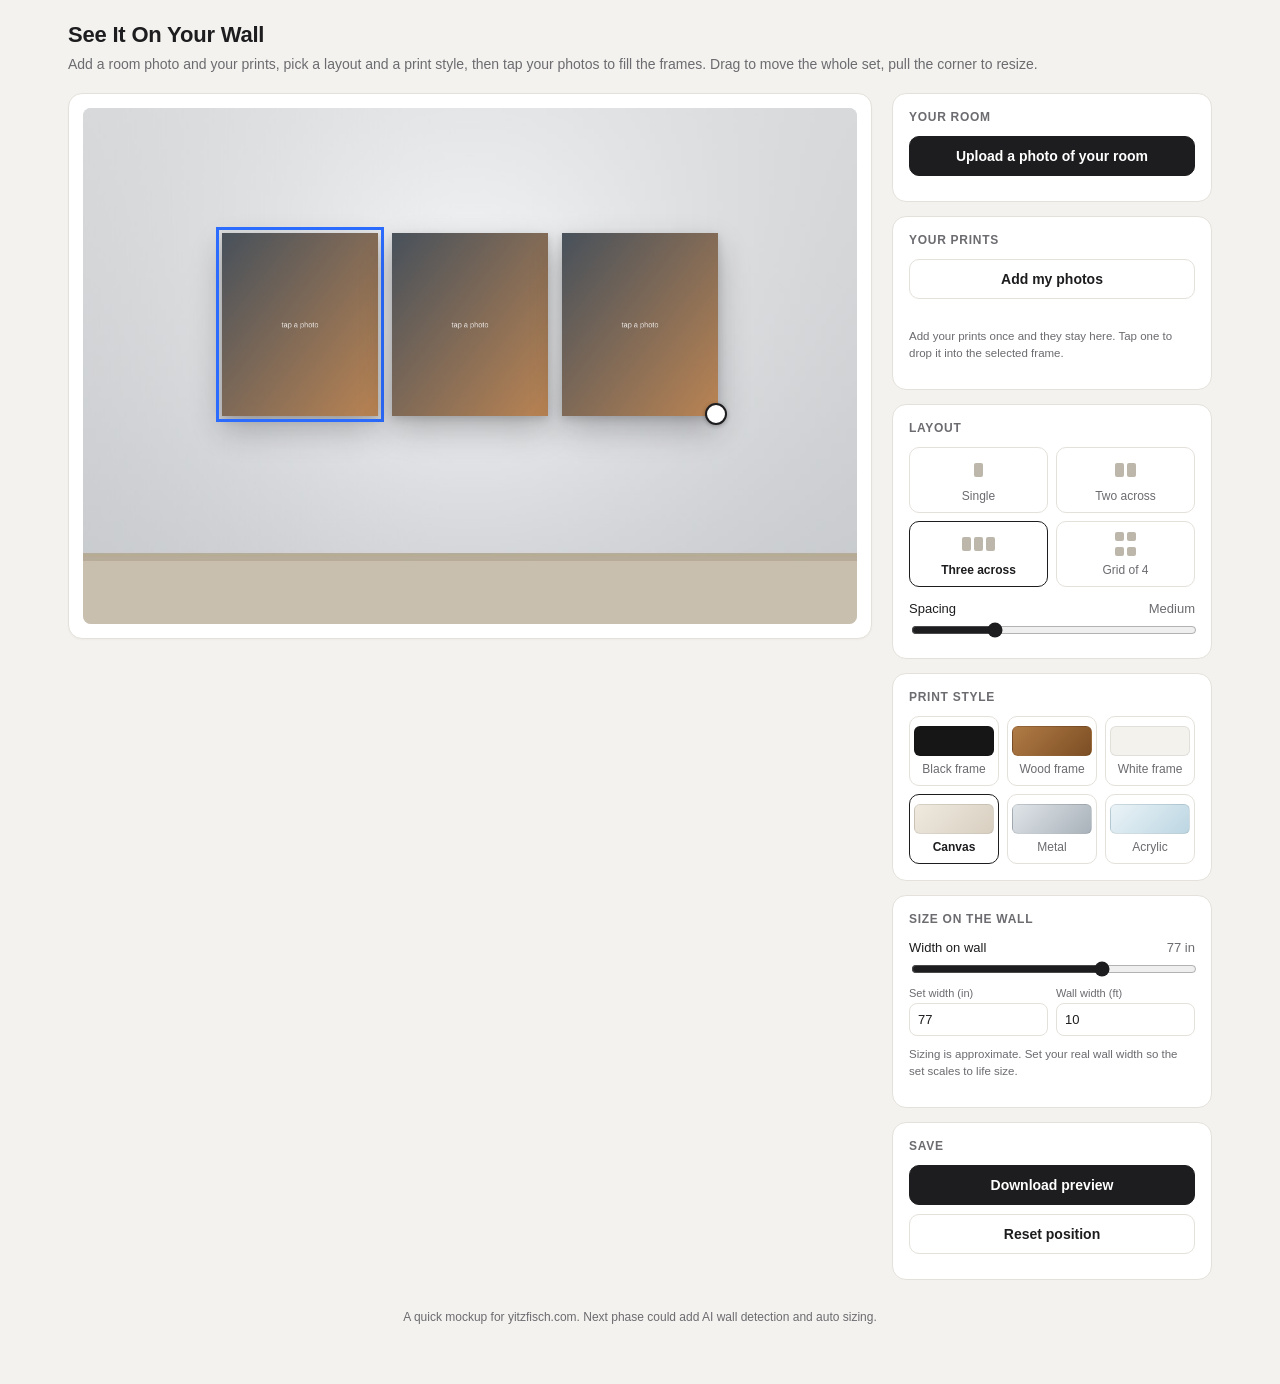
==== wall-preview/index.html @ d39d6076 "Add See It On Your Wall preview tool Adds /wall-preview/ (self-contained room preview) and a gold CT" ====
<!DOCTYPE html>
<html lang="en">
<head>
<meta charset="utf-8">
<meta name="viewport" content="width=device-width, initial-scale=1">
<title>See It On Your Wall</title>
<style>
  :root{
    --bg:#f4f2ee; --panel:#ffffff; --ink:#1d1d1f; --muted:#6b6b70;
    --line:#e4e1da; --accent:#1d1d1f; --accent-soft:#efede8; --sel:#2b6cff; --radius:14px;
  }
  *{box-sizing:border-box}
  html,body{margin:0;background:var(--bg);color:var(--ink);
    font-family:-apple-system,BlinkMacSystemFont,"Segoe UI",Helvetica,Arial,sans-serif;}
  .wrap{max-width:1180px;margin:0 auto;padding:22px 18px 60px;}
  header{display:flex;align-items:baseline;gap:12px;flex-wrap:wrap;margin-bottom:6px}
  h1{font-size:22px;font-weight:650;margin:0;letter-spacing:-.2px}
  .sub{color:var(--muted);font-size:14px;margin:0 0 18px;line-height:1.5}
  .layout{display:grid;grid-template-columns:1fr 320px;gap:20px;align-items:start}
  @media(max-width:860px){.layout{grid-template-columns:1fr}}
  .stageCard{background:var(--panel);border:1px solid var(--line);border-radius:var(--radius);
    padding:14px;box-shadow:0 1px 2px rgba(0,0,0,.03)}
  #stage{position:relative;width:100%;border-radius:8px;overflow:hidden;background:#ddd;
    user-select:none;touch-action:none}
  #wall{position:absolute;inset:0;width:100%;height:100%;object-fit:cover;display:block;pointer-events:none}
  #art{position:absolute;cursor:grab}
  #art.dragging{cursor:grabbing}
  #arrangement{position:absolute;inset:0}
  .frame{position:absolute;background:#111;box-sizing:border-box;
    box-shadow:0 18px 38px rgba(0,0,0,.34),0 4px 10px rgba(0,0,0,.22)}
  .frame.sel{outline:3px solid var(--sel);outline-offset:3px}
  .mat{width:100%;height:100%;box-sizing:border-box;background:#fff}
  .imgwrap{position:relative;width:100%;height:100%;line-height:0}
  .art-img{display:block;width:100%;height:100%;object-fit:cover}
  .sheen{position:absolute;inset:0;pointer-events:none;mix-blend-mode:screen;opacity:0;
    background:linear-gradient(120deg,rgba(255,255,255,.55) 0%,rgba(255,255,255,0) 32%,rgba(255,255,255,0) 70%,rgba(255,255,255,.22) 100%)}
  #handle{position:absolute;right:-9px;bottom:-9px;width:22px;height:22px;border-radius:50%;
    background:#fff;border:2px solid var(--accent);cursor:nwse-resize;box-shadow:0 1px 4px rgba(0,0,0,.3);touch-action:none;z-index:5}
  .panel{background:var(--panel);border:1px solid var(--line);border-radius:var(--radius);padding:16px;margin-bottom:14px}
  .panel h2{font-size:12px;letter-spacing:.06em;text-transform:uppercase;color:var(--muted);margin:0 0 12px;font-weight:600}
  .btn{display:inline-flex;align-items:center;justify-content:center;gap:8px;width:100%;
    padding:11px 14px;border-radius:10px;border:1px solid var(--line);background:#fff;color:var(--ink);
    font-size:14px;font-weight:550;cursor:pointer;transition:.15s;margin-bottom:9px}
  .btn:hover{background:var(--accent-soft)}
  .btn.primary{background:var(--accent);color:#fff;border-color:var(--accent)}
  .btn.primary:hover{opacity:.9}
  .grid3{display:grid;grid-template-columns:repeat(3,1fr);gap:8px}
  .grid2{display:grid;grid-template-columns:repeat(2,1fr);gap:8px}
  .chip{border:1.5px solid var(--line);border-radius:10px;padding:9px 4px;background:#fff;cursor:pointer;
    text-align:center;font-size:12px;color:var(--muted);transition:.15s}
  .chip:hover{border-color:#c9c5bc}
  .chip.active{border-color:var(--accent);color:var(--ink);font-weight:600}
  .chip .swatch{height:30px;border-radius:6px;margin-bottom:6px;border:1px solid rgba(0,0,0,.08)}
  .chip .ico{display:flex;gap:3px;justify-content:center;align-items:center;height:26px;margin-bottom:6px}
  .chip .ico span{background:#bdb7ab;border-radius:2px;display:block}
  .gallery{display:flex;flex-wrap:wrap;gap:8px;margin-top:10px}
  .thumb{position:relative;width:60px;height:60px;border-radius:8px;overflow:hidden;border:2px solid var(--line);cursor:pointer;background:#eee}
  .thumb img{width:100%;height:100%;object-fit:cover;display:block}
  .thumb .del{position:absolute;top:1px;right:3px;color:#fff;background:rgba(0,0,0,.55);width:16px;height:16px;line-height:14px;text-align:center;border-radius:50%;font-size:12px}
  .row{display:flex;align-items:center;justify-content:space-between;gap:10px;margin:14px 0 4px}
  .row label{font-size:13px;color:var(--ink)}
  .row .val{font-size:13px;color:var(--muted);font-variant-numeric:tabular-nums}
  input[type=range]{width:100%;accent-color:var(--accent)}
  .mini{display:flex;gap:8px;margin-top:6px}
  .mini .field{flex:1}
  .mini label{display:block;font-size:11px;color:var(--muted);margin-bottom:4px}
  .mini input{width:100%;padding:8px;border:1px solid var(--line);border-radius:8px;font-size:13px;color:var(--ink)}
  .note{font-size:11.5px;color:var(--muted);line-height:1.45;margin-top:10px}
  .hiddenfile{display:none}
  footer{margin-top:16px;color:var(--muted);font-size:12px;text-align:center}
</style>
</head>
<body>
<div class="wrap">
  <header><h1>See It On Your Wall</h1></header>
  <p class="sub">Add a room photo and your prints, pick a layout and a print style, then tap your photos to fill the frames. Drag to move the whole set, pull the corner to resize.</p>

  <div class="layout">
    <div class="stageCard">
      <div id="stage">
        <img id="wall" alt="room wall">
        <div id="art">
          <div id="arrangement"></div>
          <div id="handle" title="drag to resize"></div>
        </div>
      </div>
    </div>

    <div>
      <div class="panel">
        <h2>Your room</h2>
        <button class="btn primary" id="wallBtn">Upload a photo of your room</button>
        <input type="file" id="wallFile" class="hiddenfile" accept="image/*">
      </div>

      <div class="panel">
        <h2>Your prints</h2>
        <button class="btn" id="artBtn">Add my photos</button>
        <input type="file" id="artFile" class="hiddenfile" accept="image/*" multiple>
        <div class="gallery" id="gallery"></div>
        <p class="note" id="galEmpty">Add your prints once and they stay here. Tap one to drop it into the selected frame.</p>
      </div>

      <div class="panel">
        <h2>Layout</h2>
        <div class="grid2" id="layouts"></div>
        <div class="row"><label>Spacing</label><span class="val" id="gapVal">Medium</span></div>
        <input type="range" id="gapRange" min="0" max="100" value="28" step="1">
      </div>

      <div class="panel">
        <h2>Print style</h2>
        <div class="grid3" id="styles"></div>
      </div>

      <div class="panel">
        <h2>Size on the wall</h2>
        <div class="row"><label>Width on wall</label><span class="val" id="sizeVal">24 in</span></div>
        <input type="range" id="sizeRange" min="8" max="110" value="24" step="1">
        <div class="mini">
          <div class="field"><label>Set width (in)</label><input type="number" id="printIn" value="24" min="4" max="160"></div>
          <div class="field"><label>Wall width (ft)</label><input type="number" id="wallFt" value="10" min="4" max="40"></div>
        </div>
        <p class="note">Sizing is approximate. Set your real wall width so the set scales to life size.</p>
      </div>

      <div class="panel">
        <h2>Save</h2>
        <button class="btn primary" id="dlBtn">Download preview</button>
        <button class="btn" id="resetBtn">Reset position</button>
      </div>
    </div>
  </div>
  <footer>A quick mockup for yitzfisch.com. Next phase could add AI wall detection and auto sizing.</footer>
</div>

<script>
(function(){
  var stage=document.getElementById('stage');
  var wall=document.getElementById('wall');
  var art=document.getElementById('art');
  var arrangement=document.getElementById('arrangement');
  var handle=document.getElementById('handle');

  // ---- print styles ----
  var STYLES={
    framedBlack:{name:'Black frame',swatch:'#161616',frame:'#161616',mat:0.06,matColor:'#fff',th:0.05,sheen:0,wrap:0,shadow:'strong'},
    framedWood:{name:'Wood frame',swatch:'linear-gradient(135deg,#b07b45,#7c4e24)',frame:'linear-gradient(135deg,#b07b45,#7c4e24)',mat:0.06,matColor:'#faf8f3',th:0.045,sheen:0,wrap:0,shadow:'strong'},
    framedWhite:{name:'White frame',swatch:'#f4f2ec',frame:'#f4f2ec',mat:0.055,matColor:'#fff',th:0.045,sheen:0,wrap:0,shadow:'soft'},
    canvas:{name:'Canvas',swatch:'linear-gradient(135deg,#efe9df,#d8cfc0)',frame:'none',mat:0,th:0,sheen:0,wrap:1,shadow:'soft'},
    metal:{name:'Metal',swatch:'linear-gradient(135deg,#dfe4e8,#a9b2ba)',frame:'none',mat:0,th:0,sheen:0.5,wrap:0,shadow:'crisp'},
    acrylic:{name:'Acrylic',swatch:'linear-gradient(135deg,#eaf3f7,#bcd6e2)',frame:'none',mat:0,th:0,sheen:0.6,wrap:0,shadow:'float'}
  };
  var styleOrder=['framedBlack','framedWood','framedWhite','canvas','metal','acrylic'];
  var current='canvas';

  // ---- layouts ----
  var LAYOUTS={
    single:{name:'Single',cols:1,rows:1,n:1,ico:[1]},
    row2:{name:'Two across',cols:2,rows:1,n:2,ico:[1,1]},
    row3:{name:'Three across',cols:3,rows:1,n:3,ico:[1,1,1]},
    grid4:{name:'Grid of 4',cols:2,rows:2,n:4,ico:[1,1,1,1]}
  };
  var layoutOrder=['single','row2','row3','grid4'];
  var defaultWidth={single:22,row2:46,row3:64,grid4:48};
  var layout='row3';

  // ---- state ----
  var cx=50, cy=42, wPct=64, gapPct=0.03, slotRatio=0.85;
  var wallRatio=1.5;
  var gallery=[];          // {src, ratio}
  var assign=[];           // gallery index per slot, or null
  var selectedSlot=0;
  var placeholderArtSrc;

  // ---- build style + layout chips ----
  var stylesEl=document.getElementById('styles');
  styleOrder.forEach(function(k){
    var s=STYLES[k];
    var c=document.createElement('div');
    c.className='chip'+(k===current?' active':''); c.dataset.k=k;
    c.innerHTML='<div class="swatch" style="background:'+s.swatch+'"></div>'+s.name;
    c.addEventListener('click',function(){ current=k;
      stylesEl.querySelectorAll('.chip').forEach(function(x){x.classList.remove('active')});
      c.classList.add('active'); render(); });
    stylesEl.appendChild(c);
  });
  var layoutsEl=document.getElementById('layouts');
  layoutOrder.forEach(function(k){
    var l=LAYOUTS[k];
    var c=document.createElement('div');
    c.className='chip'+(k===layout?' active':''); c.dataset.k=k;
    var ico='<div class="ico">'+l.ico.map(function(){return '<span style="width:9px;height:14px"></span>';}).join('')+'</div>';
    if(k==='grid4') ico='<div class="ico" style="flex-wrap:wrap;width:24px;margin:0 auto 6px"><span style="width:9px;height:9px"></span><span style="width:9px;height:9px"></span><span style="width:9px;height:9px"></span><span style="width:9px;height:9px"></span></div>';
    c.innerHTML=ico+l.name;
    c.addEventListener('click',function(){ setLayout(k); });
    layoutsEl.appendChild(c);
  });
  function markLayout(){ layoutsEl.querySelectorAll('.chip').forEach(function(x){x.classList.toggle('active',x.dataset.k===layout);}); }

  function setLayout(k){
    layout=k; wPct=defaultWidth[k]; selectedSlot=0;
    ensureAssign(); markLayout(); render();
  }

  // ---- placeholders ----
  function placeholderWall(){
    var c=document.createElement('canvas');c.width=1200;c.height=800;var x=c.getContext('2d');
    var g=x.createLinearGradient(0,0,0,800);g.addColorStop(0,'#eef0f2');g.addColorStop(1,'#dde0e3');
    x.fillStyle=g;x.fillRect(0,0,1200,800);
    var r=x.createRadialGradient(600,320,120,600,320,780);
    r.addColorStop(0,'rgba(255,255,255,.2)');r.addColorStop(1,'rgba(0,0,0,.1)');
    x.fillStyle=r;x.fillRect(0,0,1200,800);
    x.fillStyle='#c9bfae';x.fillRect(0,700,1200,100);x.fillStyle='#b7ac98';x.fillRect(0,690,1200,12);
    return c.toDataURL('image/jpeg',0.9);
  }
  function placeholderArt(){
    var c=document.createElement('canvas');c.width=800;c.height=640;var x=c.getContext('2d');
    var g=x.createLinearGradient(0,0,800,640);g.addColorStop(0,'#3a4b5c');g.addColorStop(1,'#c88a52');
    x.fillStyle=g;x.fillRect(0,0,800,640);
    x.fillStyle='rgba(255,255,255,.85)';x.textAlign='center';x.font='500 26px -apple-system,Arial';
    x.fillText('tap a photo',400,330);
    return c.toDataURL('image/jpeg',0.9);
  }

  function setWall(src){
    var i=new Image();
    i.onload=function(){ wallRatio=i.naturalWidth/i.naturalHeight; wall.src=src; layoutStage(); render(); };
    i.src=src;
  }
  function layoutStage(){ var w=stage.clientWidth; stage.style.height=(w/wallRatio)+'px'; }

  function curRatio(){
    var gi=assign[0];
    if(gi!=null && gallery[gi]) return gallery[gi].ratio;
    return 1.4;
  }

  // ---- geometry (shared by render + export) ----
  function geom(sw,sh){
    var L=LAYOUTS[layout];
    var wPx=wPct/100*sw;
    var gap=gapPct*wPx;
    var slotW=(wPx-(L.cols-1)*gap)/L.cols;
    var ratio=(layout==='single')?curRatio():slotRatio;
    var slotH=slotW/ratio;
    var groupW=wPx, groupH=L.rows*slotH+(L.rows-1)*gap;
    var left=cx/100*sw-groupW/2, top=cy/100*sh-groupH/2;
    var slots=[];
    for(var r=0;r<L.rows;r++)for(var c=0;c<L.cols;c++){var idx=r*L.cols+c; if(idx>=L.n)continue;
      slots.push({idx:idx,x:c*(slotW+gap),y:r*(slotH+gap)});}
    return {wPx:wPx,gap:gap,slotW:slotW,slotH:slotH,groupW:groupW,groupH:groupH,left:left,top:top,slots:slots,L:L};
  }

  function shadowFor(s){
    var sh='0 18px 38px rgba(0,0,0,.34),0 4px 10px rgba(0,0,0,.22)';
    if(s.shadow==='soft') sh='0 14px 30px rgba(0,0,0,.24),0 3px 8px rgba(0,0,0,.14)';
    if(s.shadow==='crisp') sh='0 10px 22px rgba(0,0,0,.30),0 2px 5px rgba(0,0,0,.25)';
    if(s.shadow==='float') sh='0 26px 46px rgba(0,0,0,.30),0 6px 14px rgba(0,0,0,.18)';
    if(s.wrap) sh+=',inset -6px -6px 11px rgba(0,0,0,.26)';
    return sh;
  }

  function render(){
    var sw=stage.clientWidth, sh=stage.clientHeight; if(!sw) return;
    var g=geom(sw,sh), s=STYLES[current];
    art.style.left=g.left+'px'; art.style.top=g.top+'px';
    art.style.width=g.groupW+'px'; art.style.height=g.groupH+'px';
    arrangement.innerHTML='';
    g.slots.forEach(function(sl){
      var th=s.th*g.slotW, matW=s.mat*g.slotW;
      var gi=assign[sl.idx];
      var src=(gi!=null && gallery[gi])?gallery[gi].src:placeholderArtSrc;
      var f=document.createElement('div'); f.className='frame'; f.dataset.slot=sl.idx;
      f.style.left=sl.x+'px'; f.style.top=sl.y+'px'; f.style.width=g.slotW+'px'; f.style.height=g.slotH+'px';
      f.style.padding=th+'px';
      f.style.background=s.frame==='none'?'transparent':s.frame;
      f.style.boxShadow=shadowFor(s);
      if(sl.idx===selectedSlot && g.L.n>1) f.classList.add('sel');
      var mat=document.createElement('div'); mat.className='mat'; mat.style.padding=matW+'px'; mat.style.background=s.matColor||'#fff';
      var iw=document.createElement('div'); iw.className='imgwrap';
      var im=document.createElement('img'); im.className='art-img'; im.src=src; iw.appendChild(im);
      var sheen=document.createElement('div'); sheen.className='sheen'; sheen.style.opacity=s.sheen||0; iw.appendChild(sheen);
      mat.appendChild(iw); f.appendChild(mat); arrangement.appendChild(f);
    });
    // size readouts
    var wallIn=(parseFloat(document.getElementById('wallFt').value)||10)*12;
    var printInVal=Math.round(wPct/100*wallIn);
    document.getElementById('sizeVal').textContent=printInVal+' in';
    var rg=document.getElementById('sizeRange'); if(document.activeElement!==rg) rg.value=Math.min(110,Math.max(8,printInVal));
    var pin=document.getElementById('printIn'); if(document.activeElement!==pin) pin.value=printInVal;
  }

  // ---- assignment ----
  function ensureAssign(){
    var n=LAYOUTS[layout].n;
    assign=assign.slice(0,n);
    while(assign.length<n) assign.push(null);
    var used={}; assign.forEach(function(v){ if(v!=null) used[v]=1; });
    var avail=[]; for(var i=0;i<gallery.length;i++){ if(!used[i]) avail.push(i); }
    for(var k=0;k<n;k++){ if(assign[k]==null && avail.length) assign[k]=avail.shift(); }
  }
  function assignToSelected(gi){
    var n=LAYOUTS[layout].n;
    var t=(selectedSlot!=null && selectedSlot<n)?selectedSlot:0;
    assign[t]=gi; selectedSlot=(t+1)%n; render();
  }

  // ---- size controls ----
  function applyWidthInches(inches){
    var wallIn=(parseFloat(document.getElementById('wallFt').value)||10)*12;
    wPct=Math.max(5,Math.min(100, inches/wallIn*100)); render();
  }
  document.getElementById('sizeRange').addEventListener('input',function(){applyWidthInches(parseFloat(this.value));});
  document.getElementById('printIn').addEventListener('input',function(){var v=parseFloat(this.value); if(v>0) applyWidthInches(v);});
  document.getElementById('wallFt').addEventListener('input',render);
  var gapRange=document.getElementById('gapRange');
  gapRange.addEventListener('input',function(){
    gapPct=parseFloat(this.value)/100*0.11;
    var v=parseFloat(this.value);
    document.getElementById('gapVal').textContent=v<12?'Tight':v<45?'Medium':v<75?'Wide':'Extra wide';
    render();
  });

  // ---- drag + tap-to-select ----
  var drag=null;
  art.addEventListener('pointerdown',function(e){
    if(e.target===handle) return;
    art.setPointerCapture(e.pointerId); art.classList.add('dragging');
    var fr=e.target.closest? e.target.closest('.frame'):null;
    drag={x:e.clientX,y:e.clientY,cx:cx,cy:cy,moved:false,slot:fr?parseInt(fr.dataset.slot,10):null};
  });
  art.addEventListener('pointermove',function(e){
    if(!drag) return;
    var dx=e.clientX-drag.x, dy=e.clientY-drag.y;
    if(Math.abs(dx)+Math.abs(dy)>5) drag.moved=true;
    var sw=stage.clientWidth, sh=stage.clientHeight;
    cx=Math.max(0,Math.min(100, drag.cx+dx/sw*100));
    cy=Math.max(0,Math.min(100, drag.cy+dy/sh*100));
    if(drag.moved) render();
  });
  art.addEventListener('pointerup',function(e){
    if(drag && !drag.moved && drag.slot!=null && LAYOUTS[layout].n>1){ selectedSlot=drag.slot; render(); }
    drag=null; art.classList.remove('dragging');
  });
  art.addEventListener('pointercancel',function(){drag=null;art.classList.remove('dragging');});

  // ---- resize ----
  var rez=null;
  handle.addEventListener('pointerdown',function(e){ e.stopPropagation(); handle.setPointerCapture(e.pointerId); rez={x:e.clientX,w:wPct}; });
  handle.addEventListener('pointermove',function(e){ if(!rez) return; var sw=stage.clientWidth;
    wPct=Math.max(6,Math.min(100, rez.w+(e.clientX-rez.x)/sw*100*2)); render(); });
  handle.addEventListener('pointerup',function(){rez=null;});
  handle.addEventListener('pointercancel',function(){rez=null;});

  // ---- wall upload ----
  document.getElementById('wallBtn').addEventListener('click',function(){document.getElementById('wallFile').click();});
  document.getElementById('wallFile').addEventListener('change',function(e){
    var f=e.target.files[0]; if(!f) return;
    var rd=new FileReader(); rd.onload=function(ev){setWall(ev.target.result);}; rd.readAsDataURL(f);
  });

  // ---- gallery ----
  var galEl=document.getElementById('gallery'), galEmpty=document.getElementById('galEmpty');
  var MAXPHOTOS=20;
  function persist(){ try{ localStorage.setItem('yf_gallery2',JSON.stringify(gallery)); }catch(e){} }
  function loadImageFile(file,cb){
    var rd=new FileReader(); rd.onload=function(e){
      var img=new Image(); img.onload=function(){
        var max=1500,w=img.naturalWidth,h=img.naturalHeight,r=w/h;
        if(w>max||h>max){var s=Math.min(max/w,max/h);w=Math.round(w*s);h=Math.round(h*s);}
        var c=document.createElement('canvas');c.width=w;c.height=h;c.getContext('2d').drawImage(img,0,0,w,h);
        cb({src:c.toDataURL('image/jpeg',0.85),ratio:r});
      }; img.src=e.target.result;
    }; rd.readAsDataURL(file);
  }
  function renderGallery(){
    galEl.innerHTML=''; galEmpty.style.display=gallery.length?'none':'block';
    gallery.forEach(function(item,i){
      var t=document.createElement('div'); t.className='thumb';
      var im=document.createElement('img'); im.src=item.src;
      var del=document.createElement('span'); del.className='del'; del.textContent='×'; del.title='remove';
      im.addEventListener('click',function(){ assignToSelected(i); });
      del.addEventListener('click',function(ev){ ev.stopPropagation(); removePhoto(i); });
      t.appendChild(im); t.appendChild(del); galEl.appendChild(t);
    });
  }
  function removePhoto(i){
    gallery.splice(i,1);
    assign=assign.map(function(v){ if(v==null)return null; if(v===i)return null; if(v>i)return v-1; return v; });
    persist(); ensureAssign(); renderGallery(); render();
  }
  document.getElementById('artBtn').addEventListener('click',function(){document.getElementById('artFile').click();});
  document.getElementById('artFile').addEventListener('change',function(e){
    var files=Array.prototype.slice.call(e.target.files); if(!files.length) return;
    files.forEach(function(f){
      loadImageFile(f,function(item){
        if(gallery.length>=MAXPHOTOS) return;
        gallery.push(item); persist(); ensureAssign(); renderGallery(); render();
      });
    });
    e.target.value='';
  });
  try{ var saved=JSON.parse(localStorage.getItem('yf_gallery2')||'[]'); if(saved&&saved.length){ gallery=saved.slice(0,MAXPHOTOS); } }catch(e){}

  document.getElementById('resetBtn').addEventListener('click',function(){ cx=50;cy=42;wPct=defaultWidth[layout];render(); });

  // ---- save ----
  function savePng(canvas){
    canvas.toBlob(function(blob){
      (async function(){
        try{ if(window.claude && claude.use){ var d=await claude.use("downloads"); if(d){ await d.save({filename:'wall-preview.png',data:blob}); return; } } }catch(e){}
        var a=document.createElement('a'); a.download='wall-preview.png'; a.href=URL.createObjectURL(blob); a.click();
      })();
    },'image/png');
  }
  function drawCover(x,img,dx,dy,dw,dh){
    var ir=img.naturalWidth/img.naturalHeight, tr=dw/dh, sx,sy,sw2,sh2;
    if(ir>tr){ sh2=img.naturalHeight; sw2=sh2*tr; sx=(img.naturalWidth-sw2)/2; sy=0; }
    else { sw2=img.naturalWidth; sh2=sw2/tr; sx=0; sy=(img.naturalHeight-sh2)/2; }
    x.drawImage(img,sx,sy,sw2,sh2,dx,dy,dw,dh);
  }
  document.getElementById('dlBtn').addEventListener('click',function(){
    var MAXW=1800;
    var wimg=new Image(); wimg.onload=function(){
      var W=Math.min(MAXW,wimg.naturalWidth||1200), H=W/wallRatio;
      var c=document.createElement('canvas'); c.width=W; c.height=H; var x=c.getContext('2d');
      x.drawImage(wimg,0,0,W,H);
      var g=geom(W,H), s=STYLES[current];
      // preload slot images
      var need={}; g.slots.forEach(function(sl){ var gi=assign[sl.idx]; var src=(gi!=null&&gallery[gi])?gallery[gi].src:placeholderArtSrc; need[src]=1; });
      var srcs=Object.keys(need), imgs={}, done=0;
      if(!srcs.length){ finish(); return; }
      srcs.forEach(function(src){ var im=new Image(); im.onload=function(){ imgs[src]=im; if(++done===srcs.length) finish(); }; im.onerror=function(){ if(++done===srcs.length) finish(); }; im.src=src; });
      function finish(){
        g.slots.forEach(function(sl){
          var th=s.th*g.slotW, matW=s.mat*g.slotW;
          var fx=g.left+sl.x, fy=g.top+sl.y, fw=g.slotW, fh=g.slotH;
          x.save(); x.shadowColor='rgba(0,0,0,.32)'; x.shadowBlur=W*0.018; x.shadowOffsetY=W*0.011;
          x.fillStyle=s.frame==='none'?'rgba(0,0,0,.001)':'#000'; x.fillRect(fx,fy,fw,fh); x.restore();
          if(s.frame!=='none'){
            if(typeof s.frame==='string' && s.frame.indexOf('gradient')>=0){
              var gr=x.createLinearGradient(fx,fy,fx+fw,fy+fh);
              if(current==='framedWood'){gr.addColorStop(0,'#b07b45');gr.addColorStop(1,'#7c4e24');} else {gr.addColorStop(0,'#f4f2ec');gr.addColorStop(1,'#f4f2ec');}
              x.fillStyle=gr;
            } else x.fillStyle=s.frame;
            x.fillRect(fx,fy,fw,fh);
          }
          if(matW>0){ x.fillStyle=s.matColor||'#fff'; x.fillRect(fx+th,fy+th,fw-2*th,fh-2*th); }
          var ix=fx+th+matW, iy=fy+th+matW, iw=fw-2*th-2*matW, ih=fh-2*th-2*matW;
          var gi=assign[sl.idx]; var src=(gi!=null&&gallery[gi])?gallery[gi].src:placeholderArtSrc;
          if(imgs[src]) drawCover(x,imgs[src],ix,iy,iw,ih);
          if(s.wrap){ var eg=x.createLinearGradient(ix+iw-iw*0.14,0,ix+iw,0); eg.addColorStop(0,'rgba(0,0,0,0)'); eg.addColorStop(1,'rgba(0,0,0,.26)'); x.fillStyle=eg; x.fillRect(ix,iy,iw,ih); }
          if(s.sheen){ var sg=x.createLinearGradient(ix,iy,ix+iw,iy+ih); sg.addColorStop(0,'rgba(255,255,255,'+(0.35*s.sheen)+')'); sg.addColorStop(.32,'rgba(255,255,255,0)'); sg.addColorStop(.72,'rgba(255,255,255,0)'); sg.addColorStop(1,'rgba(255,255,255,'+(0.2*s.sheen)+')'); x.fillStyle=sg; x.fillRect(ix,iy,iw,ih); }
        });
        savePng(c);
      }
    };
    wimg.src=wall.src;
  });

  // ---- init ----
  window.addEventListener('resize',function(){layoutStage();render();});
  placeholderArtSrc=placeholderArt();
  ensureAssign(); markLayout(); renderGallery();
  setWall(placeholderWall());
})();
</script>
</body>
</html>
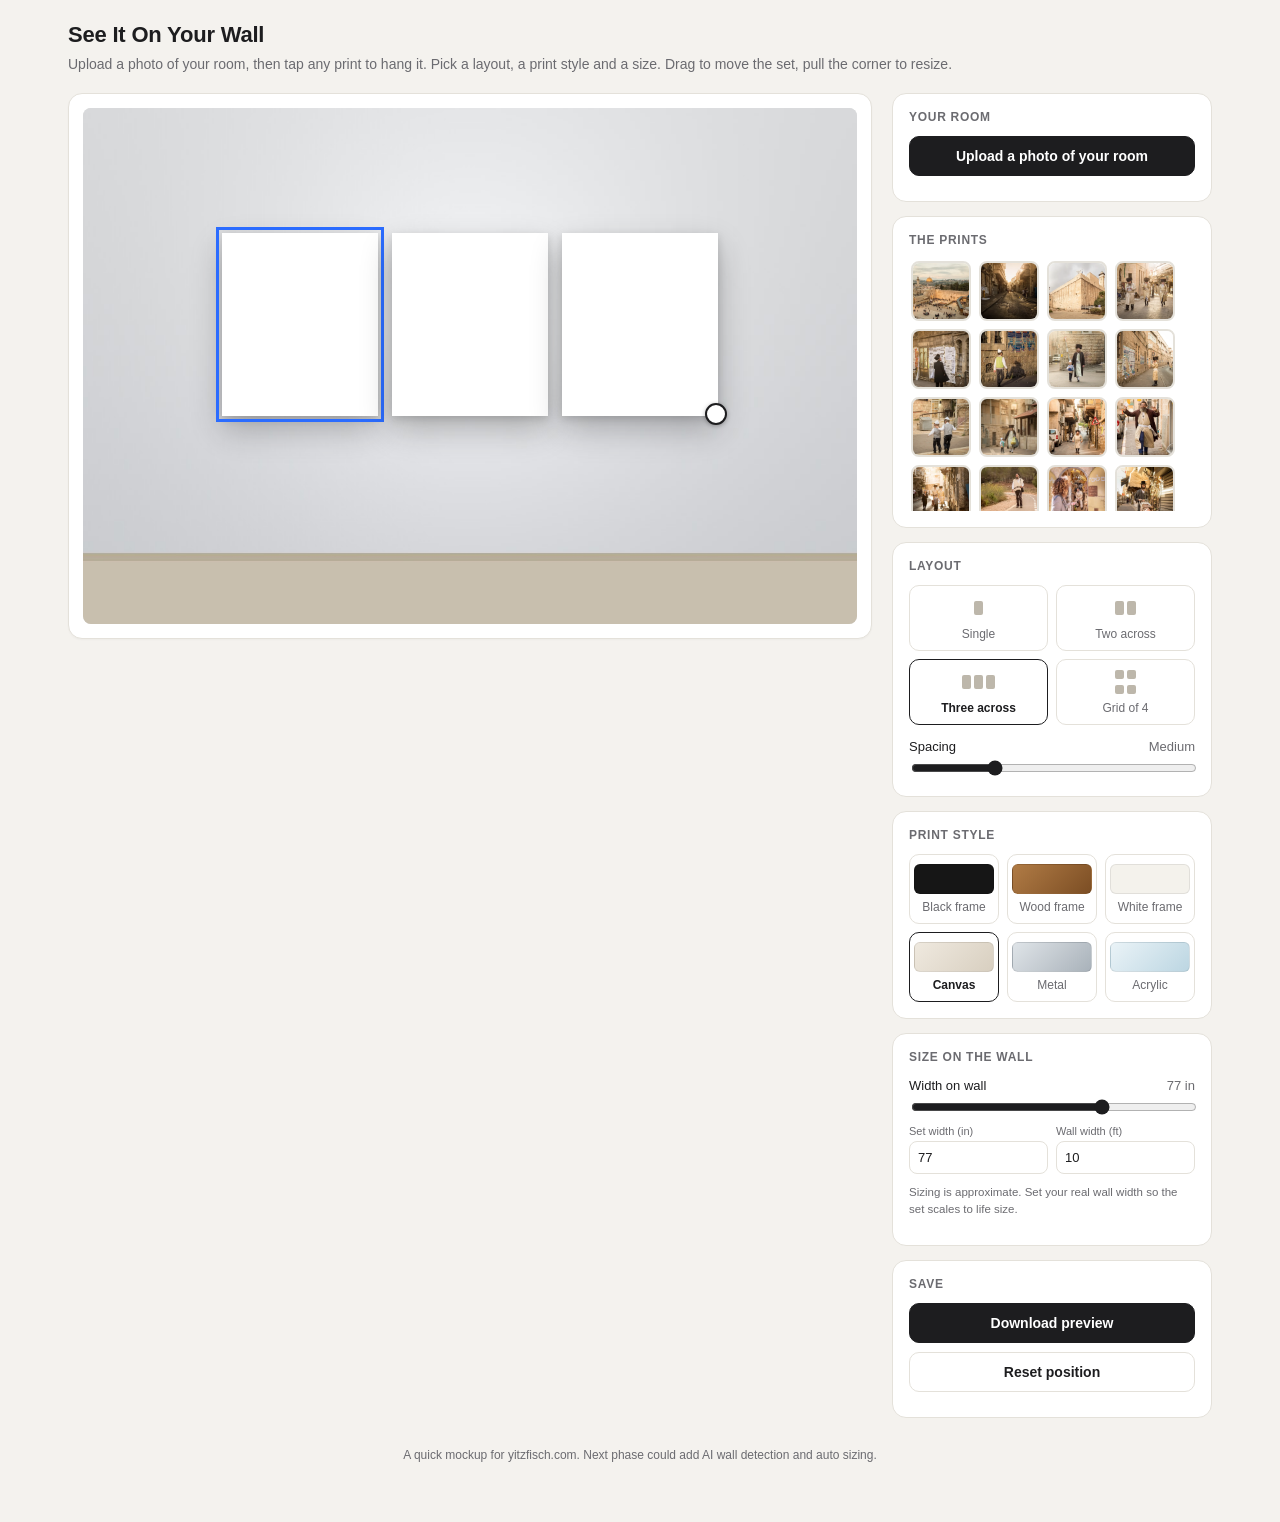
==== commit 67edec8d: "Wall preview: load the print collection from the site instead of uploads The tool now reads content/" ====
--- a/wall-preview/index.html
+++ b/wall-preview/index.html
@@ -53,7 +53,7 @@
   .chip .swatch{height:30px;border-radius:6px;margin-bottom:6px;border:1px solid rgba(0,0,0,.08)}
   .chip .ico{display:flex;gap:3px;justify-content:center;align-items:center;height:26px;margin-bottom:6px}
   .chip .ico span{background:#bdb7ab;border-radius:2px;display:block}
-  .gallery{display:flex;flex-wrap:wrap;gap:8px;margin-top:10px}
+  .gallery{display:flex;flex-wrap:wrap;gap:8px;margin-top:2px;max-height:252px;overflow:auto;padding:2px}
   .thumb{position:relative;width:60px;height:60px;border-radius:8px;overflow:hidden;border:2px solid var(--line);cursor:pointer;background:#eee}
   .thumb img{width:100%;height:100%;object-fit:cover;display:block}
   .thumb .del{position:absolute;top:1px;right:3px;color:#fff;background:rgba(0,0,0,.55);width:16px;height:16px;line-height:14px;text-align:center;border-radius:50%;font-size:12px}
@@ -73,7 +73,7 @@
 <body>
 <div class="wrap">
   <header><h1>See It On Your Wall</h1></header>
-  <p class="sub">Add a room photo and your prints, pick a layout and a print style, then tap your photos to fill the frames. Drag to move the whole set, pull the corner to resize.</p>
+  <p class="sub">Upload a photo of your room, then tap any print to hang it. Pick a layout, a print style and a size. Drag to move the set, pull the corner to resize.</p>
 
   <div class="layout">
     <div class="stageCard">
@@ -94,11 +94,11 @@
       </div>
 
       <div class="panel">
-        <h2>Your prints</h2>
-        <button class="btn" id="artBtn">Add my photos</button>
+        <h2>The prints</h2>
+        <div class="gallery" id="gallery"></div>
+        <p class="note" id="galEmpty">Loading the collection</p>
+        <button class="btn" id="artBtn" style="display:none;margin-top:10px">Add photos</button>
         <input type="file" id="artFile" class="hiddenfile" accept="image/*" multiple>
-        <div class="gallery" id="gallery"></div>
-        <p class="note" id="galEmpty">Add your prints once and they stay here. Tap one to drop it into the selected frame.</p>
       </div>
 
       <div class="panel">
@@ -219,7 +219,7 @@
     var g=x.createLinearGradient(0,0,800,640);g.addColorStop(0,'#3a4b5c');g.addColorStop(1,'#c88a52');
     x.fillStyle=g;x.fillRect(0,0,800,640);
     x.fillStyle='rgba(255,255,255,.85)';x.textAlign='center';x.font='500 26px -apple-system,Arial';
-    x.fillText('tap a photo',400,330);
+    x.fillText('tap a print',400,330);
     return c.toDataURL('image/jpeg',0.9);
   }
 
@@ -360,10 +360,53 @@
     var rd=new FileReader(); rd.onload=function(ev){setWall(ev.target.result);}; rd.readAsDataURL(f);
   });
 
-  // ---- gallery ----
+  // ---- prints loaded from the site ----
   var galEl=document.getElementById('gallery'), galEmpty=document.getElementById('galEmpty');
-  var MAXPHOTOS=20;
-  function persist(){ try{ localStorage.setItem('yf_gallery2',JSON.stringify(gallery)); }catch(e){} }
+  function renderGallery(){
+    galEl.innerHTML=''; galEmpty.style.display=gallery.length?'none':'block';
+    gallery.forEach(function(item,i){
+      var t=document.createElement('div'); t.className='thumb'; t.title=item.title||'';
+      var im=document.createElement('img'); im.src=item.src; im.alt=item.title||''; im.loading='lazy';
+      im.addEventListener('click',function(){ assignToSelected(i); });
+      t.appendChild(im); galEl.appendChild(t);
+    });
+  }
+  function csvParse(text){
+    var rows=[],row=[],cur='',q=false;
+    for(var i=0;i<text.length;i++){
+      var ch=text[i];
+      if(q){ if(ch==='"'){ if(text[i+1]==='"'){cur+='"';i++;} else q=false; } else cur+=ch; }
+      else if(ch==='"') q=true;
+      else if(ch===','){ row.push(cur); cur=''; }
+      else if(ch==='\n'){ row.push(cur); rows.push(row); row=[]; cur=''; }
+      else if(ch!=='\r') cur+=ch;
+    }
+    if(cur!==''||row.length){ row.push(cur); rows.push(row); }
+    return rows.filter(function(r){ return r.length>1 || (r[0]||'').trim()!==''; });
+  }
+  function loadPrints(){
+    fetch('/content/photos.csv').then(function(r){ if(!r.ok) throw 0; return r.text(); }).then(function(t){
+      var rows=csvParse(t); if(rows.length<2) throw 0;
+      var head=rows[0], fi=head.indexOf('file'), ti=head.indexOf('title'), pi=head.indexOf('print');
+      var items=[];
+      rows.slice(1).forEach(function(r){
+        var f=(r[fi]||'').trim(); if(!f) return;
+        items.push({src:'/img/'+(f.indexOf('.')>=0?f:f+'.webp'), title:(r[ti]||'').trim(),
+          print:(r[pi]||'').trim()?parseFloat(r[pi]):null, ratio:1.4});
+      });
+      if(!items.length) throw 0;
+      var pr=items.filter(function(x){return x.print!=null;}).sort(function(a,b){return a.print-b.print;});
+      var rest=items.filter(function(x){return x.print==null;});
+      gallery=pr.concat(rest);
+      selectedSlot=0; assign=[]; ensureAssign(); renderGallery(); render();
+      gallery.forEach(function(item){ var im=new Image(); im.onload=function(){
+        item.ratio=im.naturalWidth/im.naturalHeight; if(layout==='single') render(); }; im.src=item.src; });
+    }).catch(function(){
+      galEmpty.textContent='Could not load the collection. Add photos below.';
+      document.getElementById('artBtn').style.display='';
+    });
+  }
+  // fallback upload, shown only if the collection cannot load
   function loadImageFile(file,cb){
     var rd=new FileReader(); rd.onload=function(e){
       var img=new Image(); img.onload=function(){
@@ -374,34 +417,14 @@
       }; img.src=e.target.result;
     }; rd.readAsDataURL(file);
   }
-  function renderGallery(){
-    galEl.innerHTML=''; galEmpty.style.display=gallery.length?'none':'block';
-    gallery.forEach(function(item,i){
-      var t=document.createElement('div'); t.className='thumb';
-      var im=document.createElement('img'); im.src=item.src;
-      var del=document.createElement('span'); del.className='del'; del.textContent='×'; del.title='remove';
-      im.addEventListener('click',function(){ assignToSelected(i); });
-      del.addEventListener('click',function(ev){ ev.stopPropagation(); removePhoto(i); });
-      t.appendChild(im); t.appendChild(del); galEl.appendChild(t);
-    });
-  }
-  function removePhoto(i){
-    gallery.splice(i,1);
-    assign=assign.map(function(v){ if(v==null)return null; if(v===i)return null; if(v>i)return v-1; return v; });
-    persist(); ensureAssign(); renderGallery(); render();
-  }
   document.getElementById('artBtn').addEventListener('click',function(){document.getElementById('artFile').click();});
   document.getElementById('artFile').addEventListener('change',function(e){
     var files=Array.prototype.slice.call(e.target.files); if(!files.length) return;
     files.forEach(function(f){
-      loadImageFile(f,function(item){
-        if(gallery.length>=MAXPHOTOS) return;
-        gallery.push(item); persist(); ensureAssign(); renderGallery(); render();
-      });
+      loadImageFile(f,function(item){ gallery.push(item); ensureAssign(); renderGallery(); render(); });
     });
     e.target.value='';
   });
-  try{ var saved=JSON.parse(localStorage.getItem('yf_gallery2')||'[]'); if(saved&&saved.length){ gallery=saved.slice(0,MAXPHOTOS); } }catch(e){}
 
   document.getElementById('resetBtn').addEventListener('click',function(){ cx=50;cy=42;wPct=defaultWidth[layout];render(); });
 
@@ -464,6 +487,7 @@
   placeholderArtSrc=placeholderArt();
   ensureAssign(); markLayout(); renderGallery();
   setWall(placeholderWall());
+  loadPrints();
 })();
 </script>
 </body>
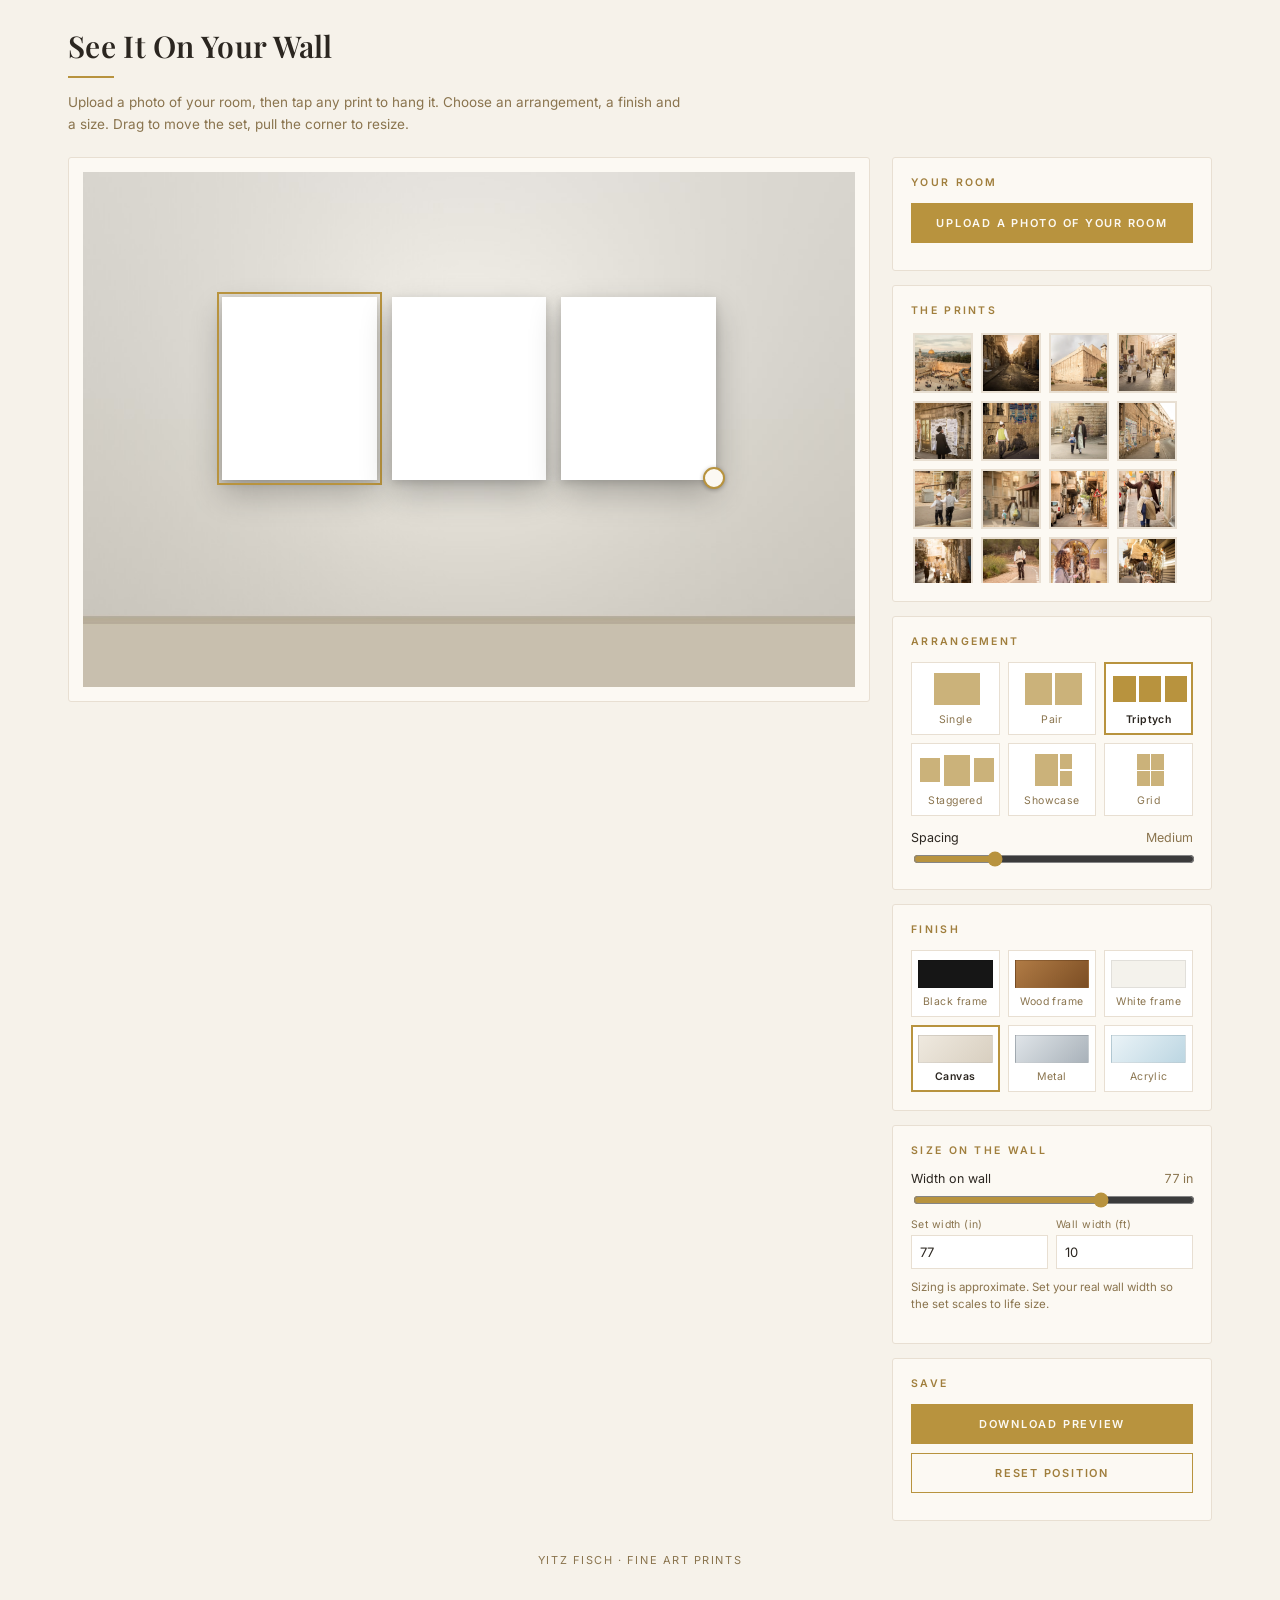
==== commit 8a2ab352: "Wall preview: designer arrangements and yitzfisch.com styling Six arrangements with tappable mini-pr" ====
--- a/wall-preview/index.html
+++ b/wall-preview/index.html
@@ -3,77 +3,80 @@
 <head>
 <meta charset="utf-8">
 <meta name="viewport" content="width=device-width, initial-scale=1">
-<title>See It On Your Wall</title>
+<title>See It On Your Wall · Yitz Fisch</title>
+<link rel="preconnect" href="https://fonts.googleapis.com">
+<link rel="preconnect" href="https://fonts.gstatic.com" crossorigin>
+<link href="https://fonts.googleapis.com/css2?family=Playfair+Display:wght@500;600&family=Inter:wght@400;500;600&display=swap" rel="stylesheet">
 <style>
   :root{
-    --bg:#f4f2ee; --panel:#ffffff; --ink:#1d1d1f; --muted:#6b6b70;
-    --line:#e4e1da; --accent:#1d1d1f; --accent-soft:#efede8; --sel:#2b6cff; --radius:14px;
+    --bg:#f6f2ea; --panel:#fcf9f3; --ink:#2b2620; --muted:#8a744e;
+    --line:#e8dfd2; --gold:#b8933e; --gold-dark:#a07e3c; --radius:3px;
   }
   *{box-sizing:border-box}
   html,body{margin:0;background:var(--bg);color:var(--ink);
-    font-family:-apple-system,BlinkMacSystemFont,"Segoe UI",Helvetica,Arial,sans-serif;}
-  .wrap{max-width:1180px;margin:0 auto;padding:22px 18px 60px;}
-  header{display:flex;align-items:baseline;gap:12px;flex-wrap:wrap;margin-bottom:6px}
-  h1{font-size:22px;font-weight:650;margin:0;letter-spacing:-.2px}
-  .sub{color:var(--muted);font-size:14px;margin:0 0 18px;line-height:1.5}
-  .layout{display:grid;grid-template-columns:1fr 320px;gap:20px;align-items:start}
+    font-family:'Inter',-apple-system,BlinkMacSystemFont,Helvetica,Arial,sans-serif;}
+  .wrap{max-width:1180px;margin:0 auto;padding:26px 18px 60px;}
+  h1{font-family:'Playfair Display',Georgia,serif;font-weight:600;font-size:30px;margin:0 0 4px;letter-spacing:.01em}
+  .gold-line{width:46px;height:2px;background:var(--gold);margin:10px 0 14px}
+  .sub{color:var(--muted);font-size:13.5px;margin:0 0 22px;line-height:1.6;max-width:620px}
+  .layout{display:grid;grid-template-columns:1fr 320px;gap:22px;align-items:start}
   @media(max-width:860px){.layout{grid-template-columns:1fr}}
-  .stageCard{background:var(--panel);border:1px solid var(--line);border-radius:var(--radius);
-    padding:14px;box-shadow:0 1px 2px rgba(0,0,0,.03)}
-  #stage{position:relative;width:100%;border-radius:8px;overflow:hidden;background:#ddd;
-    user-select:none;touch-action:none}
+  .stageCard{background:var(--panel);border:1px solid var(--line);border-radius:var(--radius);padding:14px}
+  #stage{position:relative;width:100%;overflow:hidden;background:#ddd;user-select:none;touch-action:none}
   #wall{position:absolute;inset:0;width:100%;height:100%;object-fit:cover;display:block;pointer-events:none}
   #art{position:absolute;cursor:grab}
   #art.dragging{cursor:grabbing}
   #arrangement{position:absolute;inset:0}
   .frame{position:absolute;background:#111;box-sizing:border-box;
     box-shadow:0 18px 38px rgba(0,0,0,.34),0 4px 10px rgba(0,0,0,.22)}
-  .frame.sel{outline:3px solid var(--sel);outline-offset:3px}
+  .frame.sel{outline:2px solid var(--gold);outline-offset:3px}
   .mat{width:100%;height:100%;box-sizing:border-box;background:#fff}
   .imgwrap{position:relative;width:100%;height:100%;line-height:0}
   .art-img{display:block;width:100%;height:100%;object-fit:cover}
   .sheen{position:absolute;inset:0;pointer-events:none;mix-blend-mode:screen;opacity:0;
     background:linear-gradient(120deg,rgba(255,255,255,.55) 0%,rgba(255,255,255,0) 32%,rgba(255,255,255,0) 70%,rgba(255,255,255,.22) 100%)}
   #handle{position:absolute;right:-9px;bottom:-9px;width:22px;height:22px;border-radius:50%;
-    background:#fff;border:2px solid var(--accent);cursor:nwse-resize;box-shadow:0 1px 4px rgba(0,0,0,.3);touch-action:none;z-index:5}
-  .panel{background:var(--panel);border:1px solid var(--line);border-radius:var(--radius);padding:16px;margin-bottom:14px}
-  .panel h2{font-size:12px;letter-spacing:.06em;text-transform:uppercase;color:var(--muted);margin:0 0 12px;font-weight:600}
-  .btn{display:inline-flex;align-items:center;justify-content:center;gap:8px;width:100%;
-    padding:11px 14px;border-radius:10px;border:1px solid var(--line);background:#fff;color:var(--ink);
-    font-size:14px;font-weight:550;cursor:pointer;transition:.15s;margin-bottom:9px}
-  .btn:hover{background:var(--accent-soft)}
-  .btn.primary{background:var(--accent);color:#fff;border-color:var(--accent)}
-  .btn.primary:hover{opacity:.9}
+    background:#fcf9f3;border:2px solid var(--gold);cursor:nwse-resize;box-shadow:0 1px 4px rgba(0,0,0,.3);touch-action:none;z-index:5}
+  .panel{background:var(--panel);border:1px solid var(--line);border-radius:var(--radius);padding:18px;margin-bottom:14px}
+  .panel h2{font-size:10.5px;letter-spacing:.22em;text-transform:uppercase;color:var(--gold-dark);margin:0 0 14px;font-weight:600}
+  .btn{display:inline-flex;align-items:center;justify-content:center;width:100%;
+    padding:12px 14px;border:1px solid var(--gold);background:transparent;color:var(--gold-dark);
+    font-family:inherit;font-size:11px;font-weight:600;letter-spacing:.16em;text-transform:uppercase;
+    cursor:pointer;transition:.2s;margin-bottom:9px}
+  .btn:hover{background:var(--gold);color:#fcf9f3}
+  .btn.primary{background:var(--gold);color:#fcf9f3}
+  .btn.primary:hover{background:var(--gold-dark)}
   .grid3{display:grid;grid-template-columns:repeat(3,1fr);gap:8px}
-  .grid2{display:grid;grid-template-columns:repeat(2,1fr);gap:8px}
-  .chip{border:1.5px solid var(--line);border-radius:10px;padding:9px 4px;background:#fff;cursor:pointer;
-    text-align:center;font-size:12px;color:var(--muted);transition:.15s}
-  .chip:hover{border-color:#c9c5bc}
-  .chip.active{border-color:var(--accent);color:var(--ink);font-weight:600}
-  .chip .swatch{height:30px;border-radius:6px;margin-bottom:6px;border:1px solid rgba(0,0,0,.08)}
-  .chip .ico{display:flex;gap:3px;justify-content:center;align-items:center;height:26px;margin-bottom:6px}
-  .chip .ico span{background:#bdb7ab;border-radius:2px;display:block}
+  .chip{border:1px solid var(--line);padding:9px 6px 8px;background:#fff;cursor:pointer;
+    text-align:center;font-size:10.5px;letter-spacing:.04em;color:var(--muted);transition:.18s}
+  .chip:hover{border-color:#cbb27a}
+  .chip.active{border-color:var(--gold);color:var(--ink);font-weight:600;box-shadow:0 0 0 1px var(--gold) inset}
+  .chip .swatch{height:28px;margin-bottom:7px;border:1px solid rgba(0,0,0,.08)}
+  .chip .prev{position:relative;height:34px;margin-bottom:7px}
+  .chip .prev span{position:absolute;background:#cbb27a;transition:.18s}
+  .chip.active .prev span{background:var(--gold)}
   .gallery{display:flex;flex-wrap:wrap;gap:8px;margin-top:2px;max-height:252px;overflow:auto;padding:2px}
-  .thumb{position:relative;width:60px;height:60px;border-radius:8px;overflow:hidden;border:2px solid var(--line);cursor:pointer;background:#eee}
+  .thumb{position:relative;width:60px;height:60px;overflow:hidden;border:2px solid var(--line);cursor:pointer;background:#eee}
+  .thumb:hover{border-color:var(--gold)}
   .thumb img{width:100%;height:100%;object-fit:cover;display:block}
-  .thumb .del{position:absolute;top:1px;right:3px;color:#fff;background:rgba(0,0,0,.55);width:16px;height:16px;line-height:14px;text-align:center;border-radius:50%;font-size:12px}
   .row{display:flex;align-items:center;justify-content:space-between;gap:10px;margin:14px 0 4px}
-  .row label{font-size:13px;color:var(--ink)}
-  .row .val{font-size:13px;color:var(--muted);font-variant-numeric:tabular-nums}
-  input[type=range]{width:100%;accent-color:var(--accent)}
+  .row label{font-size:12.5px;color:var(--ink)}
+  .row .val{font-size:12.5px;color:var(--muted);font-variant-numeric:tabular-nums}
+  input[type=range]{width:100%;accent-color:var(--gold)}
   .mini{display:flex;gap:8px;margin-top:6px}
   .mini .field{flex:1}
-  .mini label{display:block;font-size:11px;color:var(--muted);margin-bottom:4px}
-  .mini input{width:100%;padding:8px;border:1px solid var(--line);border-radius:8px;font-size:13px;color:var(--ink)}
-  .note{font-size:11.5px;color:var(--muted);line-height:1.45;margin-top:10px}
+  .mini label{display:block;font-size:10.5px;color:var(--muted);margin-bottom:4px;letter-spacing:.04em}
+  .mini input{width:100%;padding:8px;border:1px solid var(--line);background:#fff;font-size:13px;color:var(--ink);font-family:inherit}
+  .note{font-size:11.5px;color:var(--muted);line-height:1.5;margin-top:10px}
   .hiddenfile{display:none}
-  footer{margin-top:16px;color:var(--muted);font-size:12px;text-align:center}
+  footer{margin-top:18px;color:var(--muted);font-size:11px;text-align:center;letter-spacing:.14em;text-transform:uppercase}
 </style>
 </head>
 <body>
 <div class="wrap">
-  <header><h1>See It On Your Wall</h1></header>
-  <p class="sub">Upload a photo of your room, then tap any print to hang it. Pick a layout, a print style and a size. Drag to move the set, pull the corner to resize.</p>
+  <h1>See It On Your Wall</h1>
+  <div class="gold-line"></div>
+  <p class="sub">Upload a photo of your room, then tap any print to hang it. Choose an arrangement, a finish and a size. Drag to move the set, pull the corner to resize.</p>
 
   <div class="layout">
     <div class="stageCard">
@@ -88,13 +91,13 @@
 
     <div>
       <div class="panel">
-        <h2>Your room</h2>
+        <h2>Your Room</h2>
         <button class="btn primary" id="wallBtn">Upload a photo of your room</button>
         <input type="file" id="wallFile" class="hiddenfile" accept="image/*">
       </div>
 
       <div class="panel">
-        <h2>The prints</h2>
+        <h2>The Prints</h2>
         <div class="gallery" id="gallery"></div>
         <p class="note" id="galEmpty">Loading the collection</p>
         <button class="btn" id="artBtn" style="display:none;margin-top:10px">Add photos</button>
@@ -102,19 +105,19 @@
       </div>
 
       <div class="panel">
-        <h2>Layout</h2>
-        <div class="grid2" id="layouts"></div>
+        <h2>Arrangement</h2>
+        <div class="grid3" id="layouts"></div>
         <div class="row"><label>Spacing</label><span class="val" id="gapVal">Medium</span></div>
         <input type="range" id="gapRange" min="0" max="100" value="28" step="1">
       </div>
 
       <div class="panel">
-        <h2>Print style</h2>
+        <h2>Finish</h2>
         <div class="grid3" id="styles"></div>
       </div>
 
       <div class="panel">
-        <h2>Size on the wall</h2>
+        <h2>Size on the Wall</h2>
         <div class="row"><label>Width on wall</label><span class="val" id="sizeVal">24 in</span></div>
         <input type="range" id="sizeRange" min="8" max="110" value="24" step="1">
         <div class="mini">
@@ -131,7 +134,7 @@
       </div>
     </div>
   </div>
-  <footer>A quick mockup for yitzfisch.com. Next phase could add AI wall detection and auto sizing.</footer>
+  <footer>Yitz Fisch · Fine Art Prints</footer>
 </div>
 
 <script>
@@ -142,7 +145,7 @@
   var arrangement=document.getElementById('arrangement');
   var handle=document.getElementById('handle');
 
-  // ---- print styles ----
+  // ---- print finishes ----
   var STYLES={
     framedBlack:{name:'Black frame',swatch:'#161616',frame:'#161616',mat:0.06,matColor:'#fff',th:0.05,sheen:0,wrap:0,shadow:'strong'},
     framedWood:{name:'Wood frame',swatch:'linear-gradient(135deg,#b07b45,#7c4e24)',frame:'linear-gradient(135deg,#b07b45,#7c4e24)',mat:0.06,matColor:'#faf8f3',th:0.045,sheen:0,wrap:0,shadow:'strong'},
@@ -154,26 +157,38 @@
   var styleOrder=['framedBlack','framedWood','framedWhite','canvas','metal','acrylic'];
   var current='canvas';
 
-  // ---- layouts ----
+  // ---- arrangements ----
+  // Each returns slot rects in units of group width (x,y,w,h), plus total height H.
+  var SLOT_R=0.85; // w/h of a piece in multi layouts
   var LAYOUTS={
-    single:{name:'Single',cols:1,rows:1,n:1,ico:[1]},
-    row2:{name:'Two across',cols:2,rows:1,n:2,ico:[1,1]},
-    row3:{name:'Three across',cols:3,rows:1,n:3,ico:[1,1,1]},
-    grid4:{name:'Grid of 4',cols:2,rows:2,n:4,ico:[1,1,1,1]}
+    single:{name:'Single',calc:function(g,r){var h=1/(r||1.4);return {H:h,rects:[{x:0,y:0,w:1,h:h}]};}},
+    pair:{name:'Pair',calc:function(g){var w=(1-g)/2,h=w/SLOT_R;
+      return {H:h,rects:[{x:0,y:0,w:w,h:h},{x:w+g,y:0,w:w,h:h}]};}},
+    trio:{name:'Triptych',calc:function(g){var w=(1-2*g)/3,h=w/SLOT_R;
+      return {H:h,rects:[{x:0,y:0,w:w,h:h},{x:w+g,y:0,w:w,h:h},{x:2*(w+g),y:0,w:w,h:h}]};}},
+    staggered:{name:'Staggered',calc:function(g){var s=(1-2*g)/3.3,c=1.3*s,sh=s/SLOT_R,ch=c/SLOT_R,sy=(ch-sh)/2;
+      return {H:ch,rects:[{x:0,y:sy,w:s,h:sh},{x:s+g,y:0,w:c,h:ch},{x:s+g+c+g,y:sy,w:s,h:sh}]};}},
+    showcase:{name:'Showcase',calc:function(g){var S=(1-g)*0.36,L=(1-g)*0.64,sh=S/SLOT_R,H=2*sh+g;
+      return {H:H,rects:[{x:0,y:0,w:L,h:H},{x:L+g,y:0,w:S,h:sh},{x:L+g,y:sh+g,w:S,h:sh}]};}},
+    grid:{name:'Grid',calc:function(g){var w=(1-g)/2,h=w/SLOT_R,H=2*h+g;
+      return {H:H,rects:[{x:0,y:0,w:w,h:h},{x:w+g,y:0,w:w,h:h},{x:0,y:h+g,w:w,h:h},{x:w+g,y:h+g,w:w,h:h}]};}}
   };
-  var layoutOrder=['single','row2','row3','grid4'];
-  var defaultWidth={single:22,row2:46,row3:64,grid4:48};
-  var layout='row3';
+  var layoutOrder=['single','pair','trio','staggered','showcase','grid'];
+  var defaultWidth={single:24,pair:46,trio:64,staggered:66,showcase:52,grid:46};
+  var layout='trio';
 
   // ---- state ----
-  var cx=50, cy=42, wPct=64, gapPct=0.03, slotRatio=0.85;
+  var cx=50, cy=42, wPct=64, gapPct=0.03;
   var wallRatio=1.5;
-  var gallery=[];          // {src, ratio}
+  var gallery=[];          // {src, ratio, title}
   var assign=[];           // gallery index per slot, or null
   var selectedSlot=0;
   var placeholderArtSrc;
 
-  // ---- build style + layout chips ----
+  function slotCount(){ return LAYOUTS[layout].calc(gapPct,1.4).rects.length; }
+  function curRatio(){ var gi=assign[0]; return (gi!=null&&gallery[gi])?gallery[gi].ratio:1.4; }
+
+  // ---- chips ----
   var stylesEl=document.getElementById('styles');
   styleOrder.forEach(function(k){
     var s=STYLES[k];
@@ -187,26 +202,32 @@
   });
   var layoutsEl=document.getElementById('layouts');
   layoutOrder.forEach(function(k){
-    var l=LAYOUTS[k];
     var c=document.createElement('div');
     c.className='chip'+(k===layout?' active':''); c.dataset.k=k;
-    var ico='<div class="ico">'+l.ico.map(function(){return '<span style="width:9px;height:14px"></span>';}).join('')+'</div>';
-    if(k==='grid4') ico='<div class="ico" style="flex-wrap:wrap;width:24px;margin:0 auto 6px"><span style="width:9px;height:9px"></span><span style="width:9px;height:9px"></span><span style="width:9px;height:9px"></span><span style="width:9px;height:9px"></span></div>';
-    c.innerHTML=ico+l.name;
+    var prev=document.createElement('div'); prev.className='prev';
+    // draw a miniature of the arrangement
+    var m=LAYOUTS[k].calc(0.05,1.45);
+    var sc=Math.min(74, 32/m.H); // px per unit: fit 74px wide, 32px tall
+    m.rects.forEach(function(r){
+      var b=document.createElement('span');
+      b.style.left=((78-sc)/2 + r.x*sc)+'px';
+      b.style.top=((34-m.H*sc)/2 + r.y*sc)+'px';
+      b.style.width=Math.max(3,r.w*sc)+'px';
+      b.style.height=Math.max(3,r.h*sc)+'px';
+      prev.appendChild(b);
+    });
+    c.appendChild(prev);
+    c.appendChild(document.createTextNode(LAYOUTS[k].name));
     c.addEventListener('click',function(){ setLayout(k); });
     layoutsEl.appendChild(c);
   });
   function markLayout(){ layoutsEl.querySelectorAll('.chip').forEach(function(x){x.classList.toggle('active',x.dataset.k===layout);}); }
-
-  function setLayout(k){
-    layout=k; wPct=defaultWidth[k]; selectedSlot=0;
-    ensureAssign(); markLayout(); render();
-  }
+  function setLayout(k){ layout=k; wPct=defaultWidth[k]; selectedSlot=0; ensureAssign(); markLayout(); render(); }
 
   // ---- placeholders ----
   function placeholderWall(){
     var c=document.createElement('canvas');c.width=1200;c.height=800;var x=c.getContext('2d');
-    var g=x.createLinearGradient(0,0,0,800);g.addColorStop(0,'#eef0f2');g.addColorStop(1,'#dde0e3');
+    var g=x.createLinearGradient(0,0,0,800);g.addColorStop(0,'#efece5');g.addColorStop(1,'#ddd8cd');
     x.fillStyle=g;x.fillRect(0,0,1200,800);
     var r=x.createRadialGradient(600,320,120,600,320,780);
     r.addColorStop(0,'rgba(255,255,255,.2)');r.addColorStop(1,'rgba(0,0,0,.1)');
@@ -218,7 +239,7 @@
     var c=document.createElement('canvas');c.width=800;c.height=640;var x=c.getContext('2d');
     var g=x.createLinearGradient(0,0,800,640);g.addColorStop(0,'#3a4b5c');g.addColorStop(1,'#c88a52');
     x.fillStyle=g;x.fillRect(0,0,800,640);
-    x.fillStyle='rgba(255,255,255,.85)';x.textAlign='center';x.font='500 26px -apple-system,Arial';
+    x.fillStyle='rgba(255,255,255,.85)';x.textAlign='center';x.font='500 26px Inter,Arial';
     x.fillText('tap a print',400,330);
     return c.toDataURL('image/jpeg',0.9);
   }
@@ -230,26 +251,15 @@
   }
   function layoutStage(){ var w=stage.clientWidth; stage.style.height=(w/wallRatio)+'px'; }
 
-  function curRatio(){
-    var gi=assign[0];
-    if(gi!=null && gallery[gi]) return gallery[gi].ratio;
-    return 1.4;
-  }
-
   // ---- geometry (shared by render + export) ----
   function geom(sw,sh){
-    var L=LAYOUTS[layout];
     var wPx=wPct/100*sw;
-    var gap=gapPct*wPx;
-    var slotW=(wPx-(L.cols-1)*gap)/L.cols;
-    var ratio=(layout==='single')?curRatio():slotRatio;
-    var slotH=slotW/ratio;
-    var groupW=wPx, groupH=L.rows*slotH+(L.rows-1)*gap;
+    var L=LAYOUTS[layout].calc(gapPct,curRatio());
+    var rects=L.rects.map(function(r){ return {x:r.x*wPx,y:r.y*wPx,w:r.w*wPx,h:r.h*wPx}; });
+    var groupW=wPx, groupH=L.H*wPx;
     var left=cx/100*sw-groupW/2, top=cy/100*sh-groupH/2;
-    var slots=[];
-    for(var r=0;r<L.rows;r++)for(var c=0;c<L.cols;c++){var idx=r*L.cols+c; if(idx>=L.n)continue;
-      slots.push({idx:idx,x:c*(slotW+gap),y:r*(slotH+gap)});}
-    return {wPx:wPx,gap:gap,slotW:slotW,slotH:slotH,groupW:groupW,groupH:groupH,left:left,top:top,slots:slots,L:L};
+    var refW=Math.min.apply(null,rects.map(function(r){return r.w;}));
+    return {wPx:wPx,rects:rects,groupW:groupW,groupH:groupH,left:left,top:top,refW:refW};
   }
 
   function shadowFor(s){
@@ -267,23 +277,22 @@
     art.style.left=g.left+'px'; art.style.top=g.top+'px';
     art.style.width=g.groupW+'px'; art.style.height=g.groupH+'px';
     arrangement.innerHTML='';
-    g.slots.forEach(function(sl){
-      var th=s.th*g.slotW, matW=s.mat*g.slotW;
-      var gi=assign[sl.idx];
+    var th=s.th*g.refW, matW=s.mat*g.refW;
+    g.rects.forEach(function(r,idx){
+      var gi=assign[idx];
       var src=(gi!=null && gallery[gi])?gallery[gi].src:placeholderArtSrc;
-      var f=document.createElement('div'); f.className='frame'; f.dataset.slot=sl.idx;
-      f.style.left=sl.x+'px'; f.style.top=sl.y+'px'; f.style.width=g.slotW+'px'; f.style.height=g.slotH+'px';
+      var f=document.createElement('div'); f.className='frame'; f.dataset.slot=idx;
+      f.style.left=r.x+'px'; f.style.top=r.y+'px'; f.style.width=r.w+'px'; f.style.height=r.h+'px';
       f.style.padding=th+'px';
       f.style.background=s.frame==='none'?'transparent':s.frame;
       f.style.boxShadow=shadowFor(s);
-      if(sl.idx===selectedSlot && g.L.n>1) f.classList.add('sel');
+      if(idx===selectedSlot && g.rects.length>1) f.classList.add('sel');
       var mat=document.createElement('div'); mat.className='mat'; mat.style.padding=matW+'px'; mat.style.background=s.matColor||'#fff';
       var iw=document.createElement('div'); iw.className='imgwrap';
       var im=document.createElement('img'); im.className='art-img'; im.src=src; iw.appendChild(im);
       var sheen=document.createElement('div'); sheen.className='sheen'; sheen.style.opacity=s.sheen||0; iw.appendChild(sheen);
       mat.appendChild(iw); f.appendChild(mat); arrangement.appendChild(f);
     });
-    // size readouts
     var wallIn=(parseFloat(document.getElementById('wallFt').value)||10)*12;
     var printInVal=Math.round(wPct/100*wallIn);
     document.getElementById('sizeVal').textContent=printInVal+' in';
@@ -293,7 +302,7 @@
 
   // ---- assignment ----
   function ensureAssign(){
-    var n=LAYOUTS[layout].n;
+    var n=slotCount();
     assign=assign.slice(0,n);
     while(assign.length<n) assign.push(null);
     var used={}; assign.forEach(function(v){ if(v!=null) used[v]=1; });
@@ -301,12 +310,12 @@
     for(var k=0;k<n;k++){ if(assign[k]==null && avail.length) assign[k]=avail.shift(); }
   }
   function assignToSelected(gi){
-    var n=LAYOUTS[layout].n;
+    var n=slotCount();
     var t=(selectedSlot!=null && selectedSlot<n)?selectedSlot:0;
     assign[t]=gi; selectedSlot=(t+1)%n; render();
   }
 
-  // ---- size controls ----
+  // ---- size + spacing controls ----
   function applyWidthInches(inches){
     var wallIn=(parseFloat(document.getElementById('wallFt').value)||10)*12;
     wPct=Math.max(5,Math.min(100, inches/wallIn*100)); render();
@@ -314,8 +323,7 @@
   document.getElementById('sizeRange').addEventListener('input',function(){applyWidthInches(parseFloat(this.value));});
   document.getElementById('printIn').addEventListener('input',function(){var v=parseFloat(this.value); if(v>0) applyWidthInches(v);});
   document.getElementById('wallFt').addEventListener('input',render);
-  var gapRange=document.getElementById('gapRange');
-  gapRange.addEventListener('input',function(){
+  document.getElementById('gapRange').addEventListener('input',function(){
     gapPct=parseFloat(this.value)/100*0.11;
     var v=parseFloat(this.value);
     document.getElementById('gapVal').textContent=v<12?'Tight':v<45?'Medium':v<75?'Wide':'Extra wide';
@@ -340,7 +348,7 @@
     if(drag.moved) render();
   });
   art.addEventListener('pointerup',function(e){
-    if(drag && !drag.moved && drag.slot!=null && LAYOUTS[layout].n>1){ selectedSlot=drag.slot; render(); }
+    if(drag && !drag.moved && drag.slot!=null && slotCount()>1){ selectedSlot=drag.slot; render(); }
     drag=null; art.classList.remove('dragging');
   });
   art.addEventListener('pointercancel',function(){drag=null;art.classList.remove('dragging');});
@@ -450,15 +458,14 @@
       var c=document.createElement('canvas'); c.width=W; c.height=H; var x=c.getContext('2d');
       x.drawImage(wimg,0,0,W,H);
       var g=geom(W,H), s=STYLES[current];
-      // preload slot images
-      var need={}; g.slots.forEach(function(sl){ var gi=assign[sl.idx]; var src=(gi!=null&&gallery[gi])?gallery[gi].src:placeholderArtSrc; need[src]=1; });
+      var th=s.th*g.refW, matW=s.mat*g.refW;
+      var need={}; g.rects.forEach(function(r,idx){ var gi=assign[idx]; var src=(gi!=null&&gallery[gi])?gallery[gi].src:placeholderArtSrc; need[src]=1; });
       var srcs=Object.keys(need), imgs={}, done=0;
       if(!srcs.length){ finish(); return; }
       srcs.forEach(function(src){ var im=new Image(); im.onload=function(){ imgs[src]=im; if(++done===srcs.length) finish(); }; im.onerror=function(){ if(++done===srcs.length) finish(); }; im.src=src; });
       function finish(){
-        g.slots.forEach(function(sl){
-          var th=s.th*g.slotW, matW=s.mat*g.slotW;
-          var fx=g.left+sl.x, fy=g.top+sl.y, fw=g.slotW, fh=g.slotH;
+        g.rects.forEach(function(r,idx){
+          var fx=g.left+r.x, fy=g.top+r.y, fw=r.w, fh=r.h;
           x.save(); x.shadowColor='rgba(0,0,0,.32)'; x.shadowBlur=W*0.018; x.shadowOffsetY=W*0.011;
           x.fillStyle=s.frame==='none'?'rgba(0,0,0,.001)':'#000'; x.fillRect(fx,fy,fw,fh); x.restore();
           if(s.frame!=='none'){
@@ -471,7 +478,7 @@
           }
           if(matW>0){ x.fillStyle=s.matColor||'#fff'; x.fillRect(fx+th,fy+th,fw-2*th,fh-2*th); }
           var ix=fx+th+matW, iy=fy+th+matW, iw=fw-2*th-2*matW, ih=fh-2*th-2*matW;
-          var gi=assign[sl.idx]; var src=(gi!=null&&gallery[gi])?gallery[gi].src:placeholderArtSrc;
+          var gi=assign[idx]; var src=(gi!=null&&gallery[gi])?gallery[gi].src:placeholderArtSrc;
           if(imgs[src]) drawCover(x,imgs[src],ix,iy,iw,ih);
           if(s.wrap){ var eg=x.createLinearGradient(ix+iw-iw*0.14,0,ix+iw,0); eg.addColorStop(0,'rgba(0,0,0,0)'); eg.addColorStop(1,'rgba(0,0,0,.26)'); x.fillStyle=eg; x.fillRect(ix,iy,iw,ih); }
           if(s.sheen){ var sg=x.createLinearGradient(ix,iy,ix+iw,iy+ih); sg.addColorStop(0,'rgba(255,255,255,'+(0.35*s.sheen)+')'); sg.addColorStop(.32,'rgba(255,255,255,0)'); sg.addColorStop(.72,'rgba(255,255,255,0)'); sg.addColorStop(1,'rgba(255,255,255,'+(0.2*s.sheen)+')'); x.fillStyle=sg; x.fillRect(ix,iy,iw,ih); }
